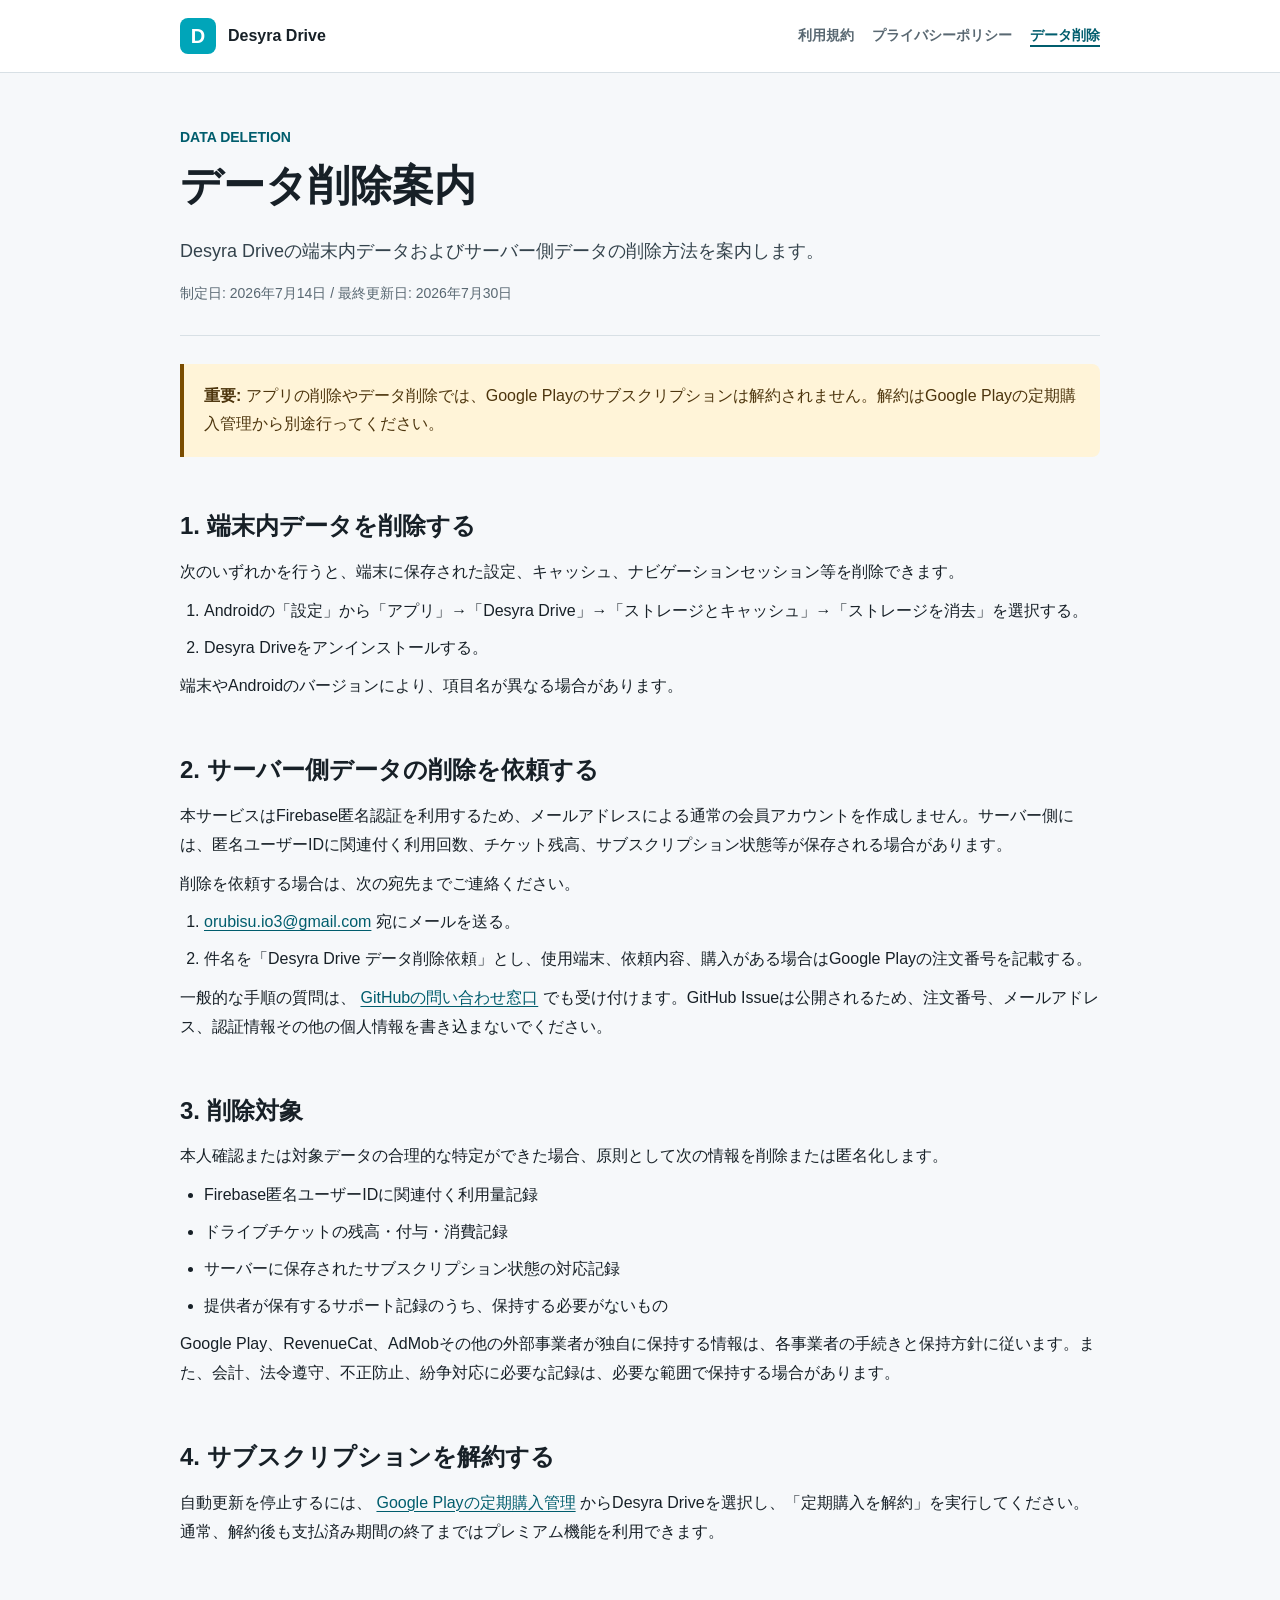
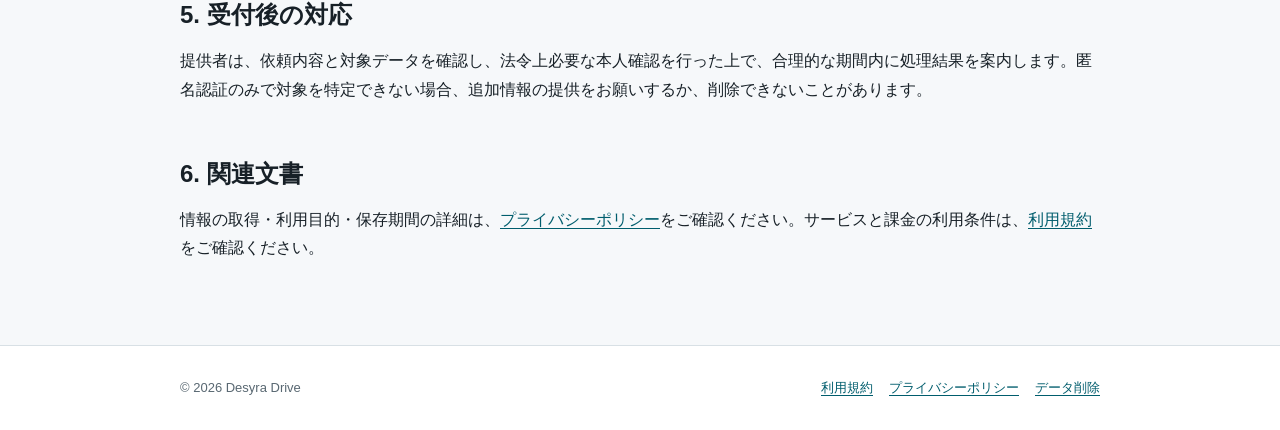
==== data-deletion.html @ 35918380 "Publish Desyra Drive legal pages (privacy policy, terms, data deletion) Mirrors the pages from the m" ====
<!doctype html>
<html lang="ja">
  <head>
    <meta charset="utf-8">
    <meta name="viewport" content="width=device-width, initial-scale=1">
    <meta name="description" content="Desyra Drive データ削除案内">
    <title>データ削除案内 | Desyra Drive</title>
    <link rel="stylesheet" href="assets/legal.css">
  </head>
  <body>
    <header class="site-header">
      <div class="header-inner">
        <a class="brand" href="index.html" aria-label="Desyra Drive 法的情報トップ">
          <span class="brand-mark" aria-hidden="true">D</span>
          <span>Desyra Drive</span>
        </a>
        <nav class="site-nav" aria-label="法的情報">
          <a href="terms.html">利用規約</a>
          <a href="privacy.html">プライバシーポリシー</a>
          <a href="data-deletion.html" aria-current="page">データ削除</a>
        </nav>
      </div>
    </header>

    <main class="page">
      <header class="document-header">
        <p class="eyebrow">DATA DELETION</p>
        <h1>データ削除案内</h1>
        <p class="lead">
          Desyra Driveの端末内データおよびサーバー側データの削除方法を案内します。
        </p>
        <p class="updated">制定日: 2026年7月14日 / 最終更新日: 2026年7月30日</p>
      </header>

      <div class="notice warning">
        <strong>重要:</strong>
        アプリの削除やデータ削除では、Google Playのサブスクリプションは解約されません。解約はGoogle Playの定期購入管理から別途行ってください。
      </div>

      <section class="legal-section" id="local-data">
        <h2>1. 端末内データを削除する</h2>
        <p>次のいずれかを行うと、端末に保存された設定、キャッシュ、ナビゲーションセッション等を削除できます。</p>
        <ol>
          <li>Androidの「設定」から「アプリ」→「Desyra Drive」→「ストレージとキャッシュ」→「ストレージを消去」を選択する。</li>
          <li>Desyra Driveをアンインストールする。</li>
        </ol>
        <p>端末やAndroidのバージョンにより、項目名が異なる場合があります。</p>
      </section>

      <section class="legal-section" id="server-data">
        <h2>2. サーバー側データの削除を依頼する</h2>
        <p>
          本サービスはFirebase匿名認証を利用するため、メールアドレスによる通常の会員アカウントを作成しません。サーバー側には、匿名ユーザーIDに関連付く利用回数、チケット残高、サブスクリプション状態等が保存される場合があります。
        </p>
        <p>削除を依頼する場合は、次の宛先までご連絡ください。</p>
        <ol>
          <li><a href="mailto:orubisu.io3@gmail.com">orubisu.io3@gmail.com</a> 宛にメールを送る。</li>
          <li>件名を「Desyra Drive データ削除依頼」とし、使用端末、依頼内容、購入がある場合はGoogle Playの注文番号を記載する。</li>
        </ol>
        <p>
          一般的な手順の質問は、
          <a href="https://github.com/tsugutoshi/ai-drive-concierge/issues/new" rel="noopener noreferrer">GitHubの問い合わせ窓口</a>
          でも受け付けます。GitHub Issueは公開されるため、注文番号、メールアドレス、認証情報その他の個人情報を書き込まないでください。
        </p>
      </section>

      <section class="legal-section" id="deleted-data">
        <h2>3. 削除対象</h2>
        <p>本人確認または対象データの合理的な特定ができた場合、原則として次の情報を削除または匿名化します。</p>
        <ul>
          <li>Firebase匿名ユーザーIDに関連付く利用量記録</li>
          <li>ドライブチケットの残高・付与・消費記録</li>
          <li>サーバーに保存されたサブスクリプション状態の対応記録</li>
          <li>提供者が保有するサポート記録のうち、保持する必要がないもの</li>
        </ul>
        <p>
          Google Play、RevenueCat、AdMobその他の外部事業者が独自に保持する情報は、各事業者の手続きと保持方針に従います。また、会計、法令遵守、不正防止、紛争対応に必要な記録は、必要な範囲で保持する場合があります。
        </p>
      </section>

      <section class="legal-section" id="subscription">
        <h2>4. サブスクリプションを解約する</h2>
        <p>
          自動更新を停止するには、
          <a href="https://play.google.com/store/account/subscriptions" rel="noopener noreferrer">Google Playの定期購入管理</a>
          からDesyra Driveを選択し、「定期購入を解約」を実行してください。通常、解約後も支払済み期間の終了まではプレミアム機能を利用できます。
        </p>
      </section>

      <section class="legal-section" id="processing">
        <h2>5. 受付後の対応</h2>
        <p>
          提供者は、依頼内容と対象データを確認し、法令上必要な本人確認を行った上で、合理的な期間内に処理結果を案内します。匿名認証のみで対象を特定できない場合、追加情報の提供をお願いするか、削除できないことがあります。
        </p>
      </section>

      <section class="legal-section" id="related">
        <h2>6. 関連文書</h2>
        <p>
          情報の取得・利用目的・保存期間の詳細は、<a href="privacy.html">プライバシーポリシー</a>をご確認ください。サービスと課金の利用条件は、<a href="terms.html">利用規約</a>をご確認ください。
        </p>
      </section>
    </main>

    <footer class="site-footer">
      <div class="site-footer-inner">
        <p>&copy; 2026 Desyra Drive</p>
        <div class="footer-links">
          <a href="terms.html">利用規約</a>
          <a href="privacy.html">プライバシーポリシー</a>
          <a href="data-deletion.html">データ削除</a>
        </div>
      </div>
    </footer>
  </body>
</html>
---- assets/legal.css ----
:root {
  color-scheme: light;
  --bg: #f6f8fa;
  --surface: #ffffff;
  --text: #172027;
  --muted: #596872;
  --line: #d8e0e5;
  --accent: #007c91;
  --accent-strong: #005d6d;
  --accent-soft: #e3f6f8;
  --warning: #7a4c00;
  --warning-bg: #fff4d8;
  --focus: #005fcc;
}

* {
  box-sizing: border-box;
}

html {
  scroll-behavior: smooth;
}

body {
  margin: 0;
  background: var(--bg);
  color: var(--text);
  font-family: -apple-system, BlinkMacSystemFont, "Segoe UI", "Noto Sans JP",
    "Hiragino Kaku Gothic ProN", "Yu Gothic", Meiryo, sans-serif;
  font-size: 16px;
  line-height: 1.8;
}

a {
  color: var(--accent-strong);
  text-underline-offset: 0.2em;
}

a:hover {
  text-decoration-thickness: 2px;
}

a:focus-visible {
  outline: 3px solid var(--focus);
  outline-offset: 3px;
}

.site-header {
  background: var(--surface);
  border-bottom: 1px solid var(--line);
}

.header-inner,
.page,
.site-footer-inner {
  width: min(100% - 32px, 920px);
  margin-inline: auto;
}

.header-inner {
  min-height: 72px;
  display: flex;
  align-items: center;
  justify-content: space-between;
  gap: 20px;
}

.brand {
  display: inline-flex;
  align-items: center;
  gap: 12px;
  color: var(--text);
  font-weight: 700;
  text-decoration: none;
}

.brand-mark {
  width: 36px;
  height: 36px;
  display: grid;
  place-items: center;
  border-radius: 8px;
  background: #00a5b9;
  color: #ffffff;
  font-size: 20px;
  line-height: 1;
}

.site-nav {
  display: flex;
  flex-wrap: wrap;
  justify-content: flex-end;
  gap: 8px 18px;
}

.site-nav a {
  color: var(--muted);
  font-size: 14px;
  font-weight: 600;
  text-decoration: none;
}

.site-nav a[aria-current="page"] {
  color: var(--accent-strong);
  text-decoration: underline;
  text-decoration-thickness: 2px;
  text-underline-offset: 0.35em;
}

.page {
  padding-block: 52px 72px;
}

.document-header {
  padding-bottom: 28px;
  border-bottom: 1px solid var(--line);
}

.eyebrow {
  margin: 0 0 6px;
  color: var(--accent-strong);
  font-size: 14px;
  font-weight: 700;
}

h1,
h2,
h3 {
  line-height: 1.45;
  letter-spacing: 0;
}

h1 {
  margin: 0;
  font-size: clamp(28px, 5vw, 42px);
}

h2 {
  margin: 48px 0 14px;
  padding-top: 4px;
  font-size: 24px;
}

h3 {
  margin: 26px 0 8px;
  font-size: 18px;
}

p,
ul,
ol,
dl {
  margin-block: 10px;
}

ul,
ol {
  padding-left: 1.5em;
}

li + li {
  margin-top: 8px;
}

.updated {
  margin: 14px 0 0;
  color: var(--muted);
  font-size: 14px;
}

.lead {
  max-width: 760px;
  margin: 18px 0 0;
  color: #34434c;
  font-size: 18px;
}

.notice {
  margin: 28px 0;
  padding: 18px 20px;
  border-left: 4px solid var(--accent);
  border-radius: 0 8px 8px 0;
  background: var(--accent-soft);
}

.notice.warning {
  border-left-color: var(--warning);
  background: var(--warning-bg);
  color: #4d350d;
}

.legal-section {
  scroll-margin-top: 24px;
}

.table-wrap {
  margin-block: 18px;
  overflow-x: auto;
  border: 1px solid var(--line);
  border-radius: 8px;
  background: var(--surface);
}

table {
  width: 100%;
  min-width: 680px;
  border-collapse: collapse;
  font-size: 14px;
  line-height: 1.65;
}

th,
td {
  padding: 14px 16px;
  border-bottom: 1px solid var(--line);
  text-align: left;
  vertical-align: top;
}

th {
  background: #edf3f5;
  font-weight: 700;
}

tr:last-child td {
  border-bottom: 0;
}

.link-list {
  display: grid;
  grid-template-columns: repeat(3, minmax(0, 1fr));
  gap: 12px;
  margin-top: 28px;
}

.link-item {
  min-height: 132px;
  padding: 18px;
  border: 1px solid var(--line);
  border-radius: 8px;
  background: var(--surface);
}

.link-item h2 {
  margin: 0 0 8px;
  padding: 0;
  font-size: 19px;
}

.link-item p {
  margin: 0;
  color: var(--muted);
  font-size: 14px;
}

.action-link {
  display: inline-flex;
  align-items: center;
  justify-content: center;
  min-height: 48px;
  margin-top: 18px;
  padding: 10px 18px;
  border-radius: 8px;
  background: var(--accent-strong);
  color: #ffffff;
  font-weight: 700;
  text-decoration: none;
}

.contact-block {
  margin-top: 22px;
  padding: 20px;
  border: 1px solid var(--line);
  border-radius: 8px;
  background: var(--surface);
}

.site-footer {
  border-top: 1px solid var(--line);
  background: var(--surface);
}

.site-footer-inner {
  display: flex;
  align-items: center;
  justify-content: space-between;
  gap: 16px;
  min-height: 84px;
  color: var(--muted);
  font-size: 13px;
}

.site-footer p {
  margin: 0;
}

.footer-links {
  display: flex;
  flex-wrap: wrap;
  justify-content: flex-end;
  gap: 8px 16px;
}

@media (max-width: 720px) {
  .header-inner {
    align-items: flex-start;
    flex-direction: column;
    padding-block: 16px;
  }

  .site-nav {
    justify-content: flex-start;
  }

  .page {
    padding-block: 36px 56px;
  }

  h2 {
    margin-top: 38px;
  }

  .link-list {
    grid-template-columns: 1fr;
  }

  .site-footer-inner {
    align-items: flex-start;
    flex-direction: column;
    padding-block: 18px;
  }

  .footer-links {
    justify-content: flex-start;
  }
}

@media print {
  body {
    background: #ffffff;
    font-size: 11pt;
  }

  .site-nav,
  .site-footer,
  .action-link {
    display: none;
  }

  .page {
    width: 100%;
    padding: 0;
  }

  a {
    color: inherit;
  }
}
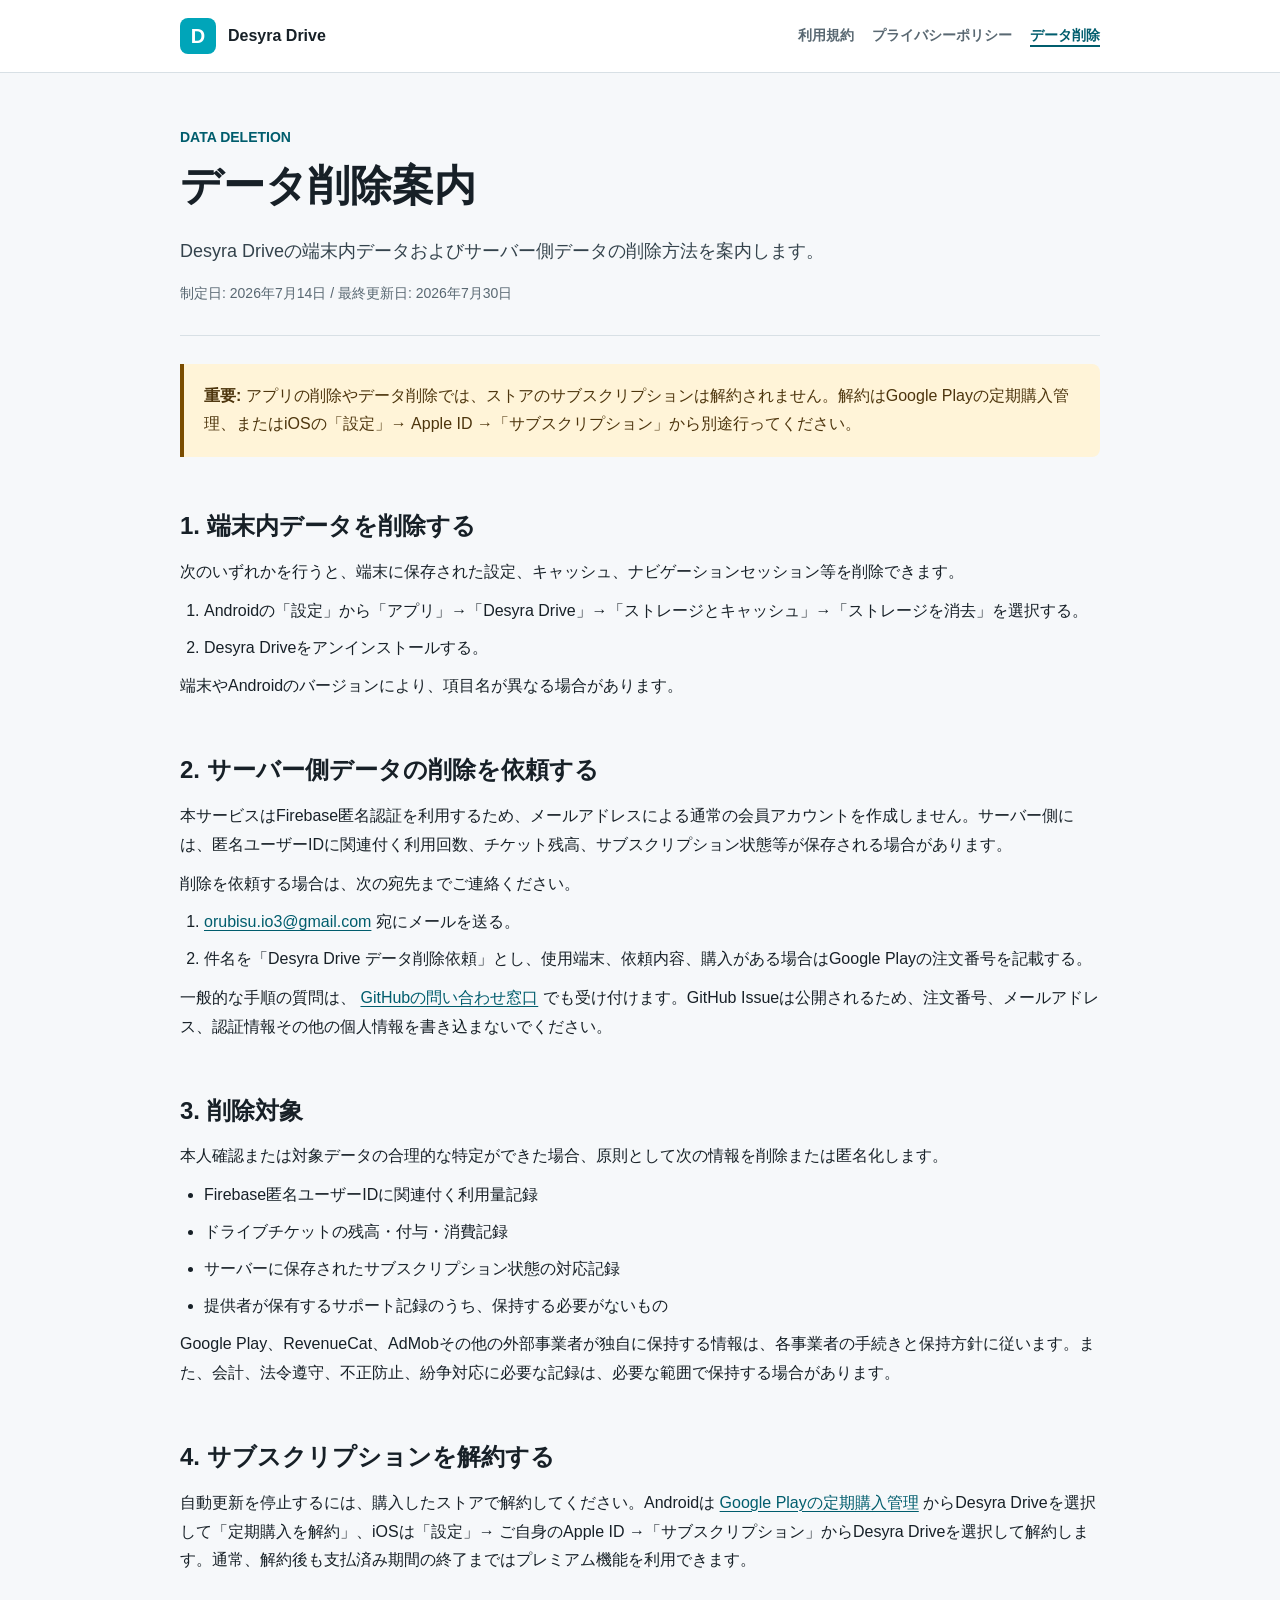
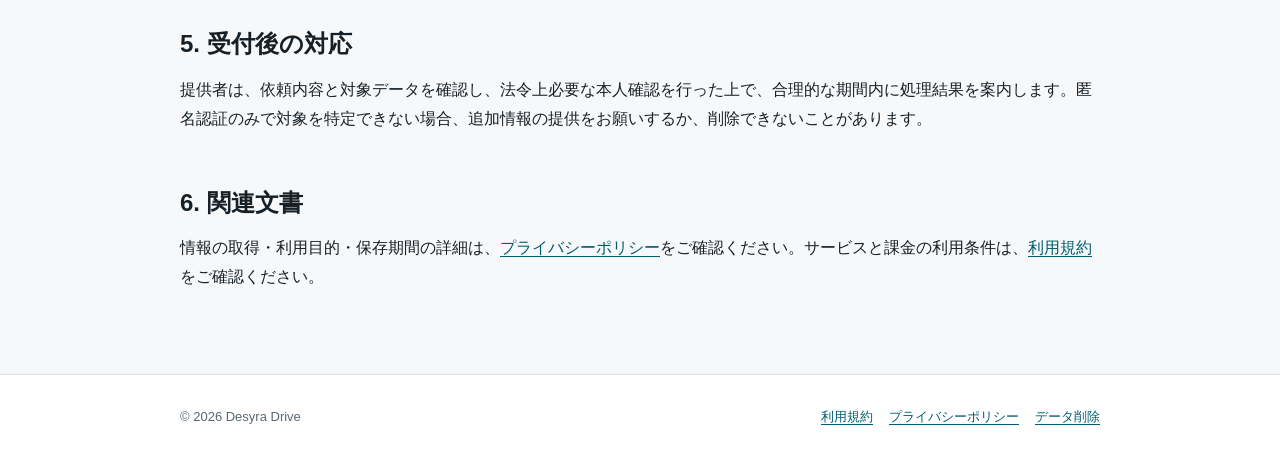
==== commit c337da26: "解約・返金・復元の記述を App Store 併記に更新 iOS 版の App 内課金を提出するため、購入画面からリンクするこれらのページが Google Play 前提のままだと実態と食い違う。  " ====
--- a/data-deletion.html
+++ b/data-deletion.html
@@ -34,7 +34,7 @@
 
       <div class="notice warning">
         <strong>重要:</strong>
-        アプリの削除やデータ削除では、Google Playのサブスクリプションは解約されません。解約はGoogle Playの定期購入管理から別途行ってください。
+        アプリの削除やデータ削除では、ストアのサブスクリプションは解約されません。解約はGoogle Playの定期購入管理、またはiOSの「設定」→ Apple ID →「サブスクリプション」から別途行ってください。
       </div>
 
       <section class="legal-section" id="local-data">
@@ -81,9 +81,9 @@
       <section class="legal-section" id="subscription">
         <h2>4. サブスクリプションを解約する</h2>
         <p>
-          自動更新を停止するには、
+          自動更新を停止するには、購入したストアで解約してください。Androidは
           <a href="https://play.google.com/store/account/subscriptions" rel="noopener noreferrer">Google Playの定期購入管理</a>
-          からDesyra Driveを選択し、「定期購入を解約」を実行してください。通常、解約後も支払済み期間の終了まではプレミアム機能を利用できます。
+          からDesyra Driveを選択して「定期購入を解約」、iOSは「設定」→ ご自身のApple ID →「サブスクリプション」からDesyra Driveを選択して解約します。通常、解約後も支払済み期間の終了まではプレミアム機能を利用できます。
         </p>
       </section>
 
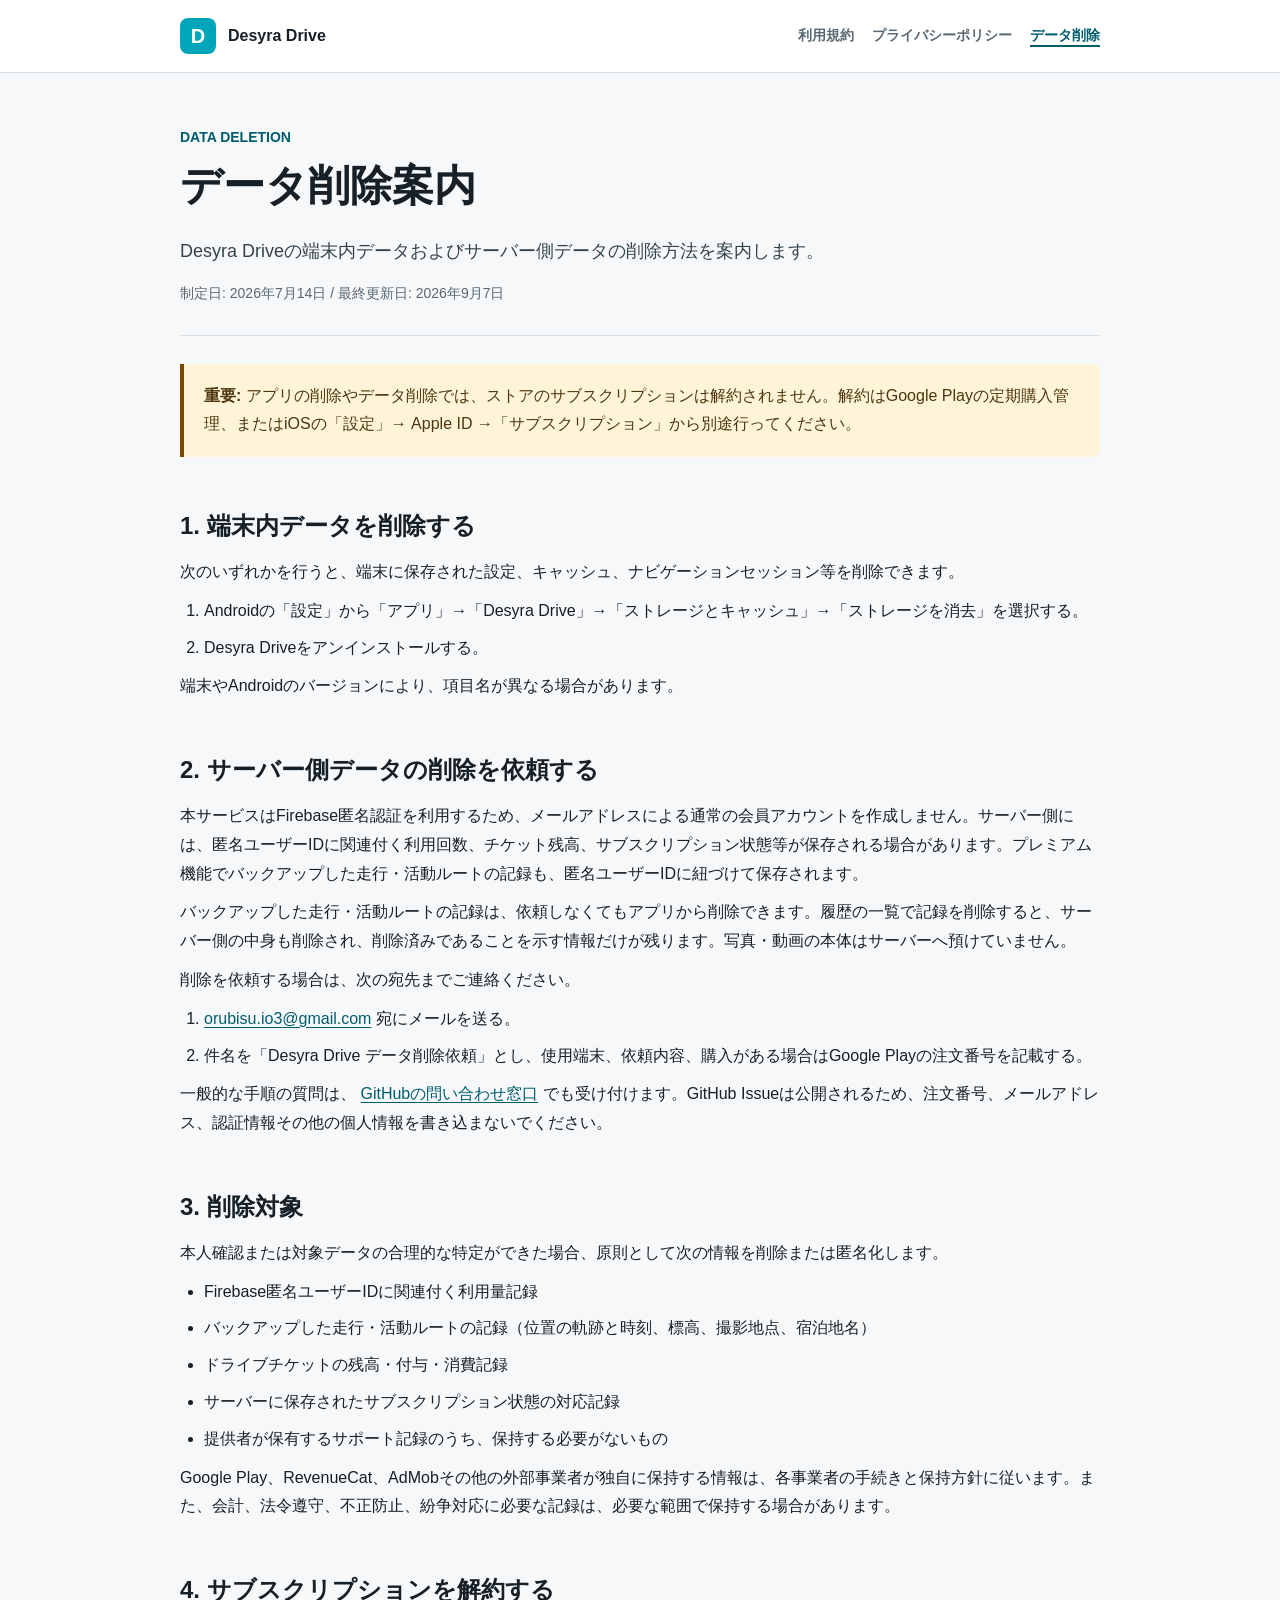
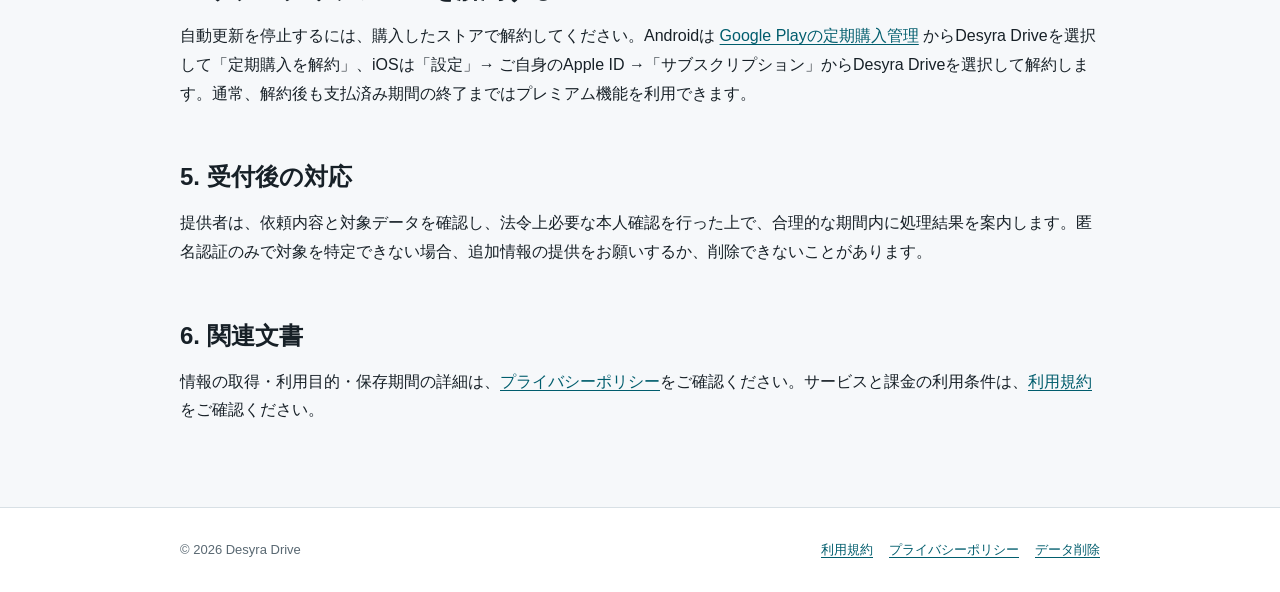
==== commit 0b83f953: "法務ページを、いまのアプリの実態に合わせて更新する 公開中のものが2026年7月30日版のままで、その後の変更が反映されていなかった。  プライバシーポリシー: - ドライブ日記の廃止に合わせ、日記の" ====
--- a/data-deletion.html
+++ b/data-deletion.html
@@ -29,7 +29,7 @@
         <p class="lead">
           Desyra Driveの端末内データおよびサーバー側データの削除方法を案内します。
         </p>
-        <p class="updated">制定日: 2026年7月14日 / 最終更新日: 2026年7月30日</p>
+        <p class="updated">制定日: 2026年7月14日 / 最終更新日: 2026年9月7日</p>
       </header>
 
       <div class="notice warning">
@@ -50,7 +50,10 @@
       <section class="legal-section" id="server-data">
         <h2>2. サーバー側データの削除を依頼する</h2>
         <p>
-          本サービスはFirebase匿名認証を利用するため、メールアドレスによる通常の会員アカウントを作成しません。サーバー側には、匿名ユーザーIDに関連付く利用回数、チケット残高、サブスクリプション状態等が保存される場合があります。
+          本サービスはFirebase匿名認証を利用するため、メールアドレスによる通常の会員アカウントを作成しません。サーバー側には、匿名ユーザーIDに関連付く利用回数、チケット残高、サブスクリプション状態等が保存される場合があります。プレミアム機能でバックアップした走行・活動ルートの記録も、匿名ユーザーIDに紐づけて保存されます。
+        </p>
+        <p>
+          バックアップした走行・活動ルートの記録は、依頼しなくてもアプリから削除できます。履歴の一覧で記録を削除すると、サーバー側の中身も削除され、削除済みであることを示す情報だけが残ります。写真・動画の本体はサーバーへ預けていません。
         </p>
         <p>削除を依頼する場合は、次の宛先までご連絡ください。</p>
         <ol>
@@ -69,6 +72,7 @@
         <p>本人確認または対象データの合理的な特定ができた場合、原則として次の情報を削除または匿名化します。</p>
         <ul>
           <li>Firebase匿名ユーザーIDに関連付く利用量記録</li>
+          <li>バックアップした走行・活動ルートの記録（位置の軌跡と時刻、標高、撮影地点、宿泊地名）</li>
           <li>ドライブチケットの残高・付与・消費記録</li>
           <li>サーバーに保存されたサブスクリプション状態の対応記録</li>
           <li>提供者が保有するサポート記録のうち、保持する必要がないもの</li>
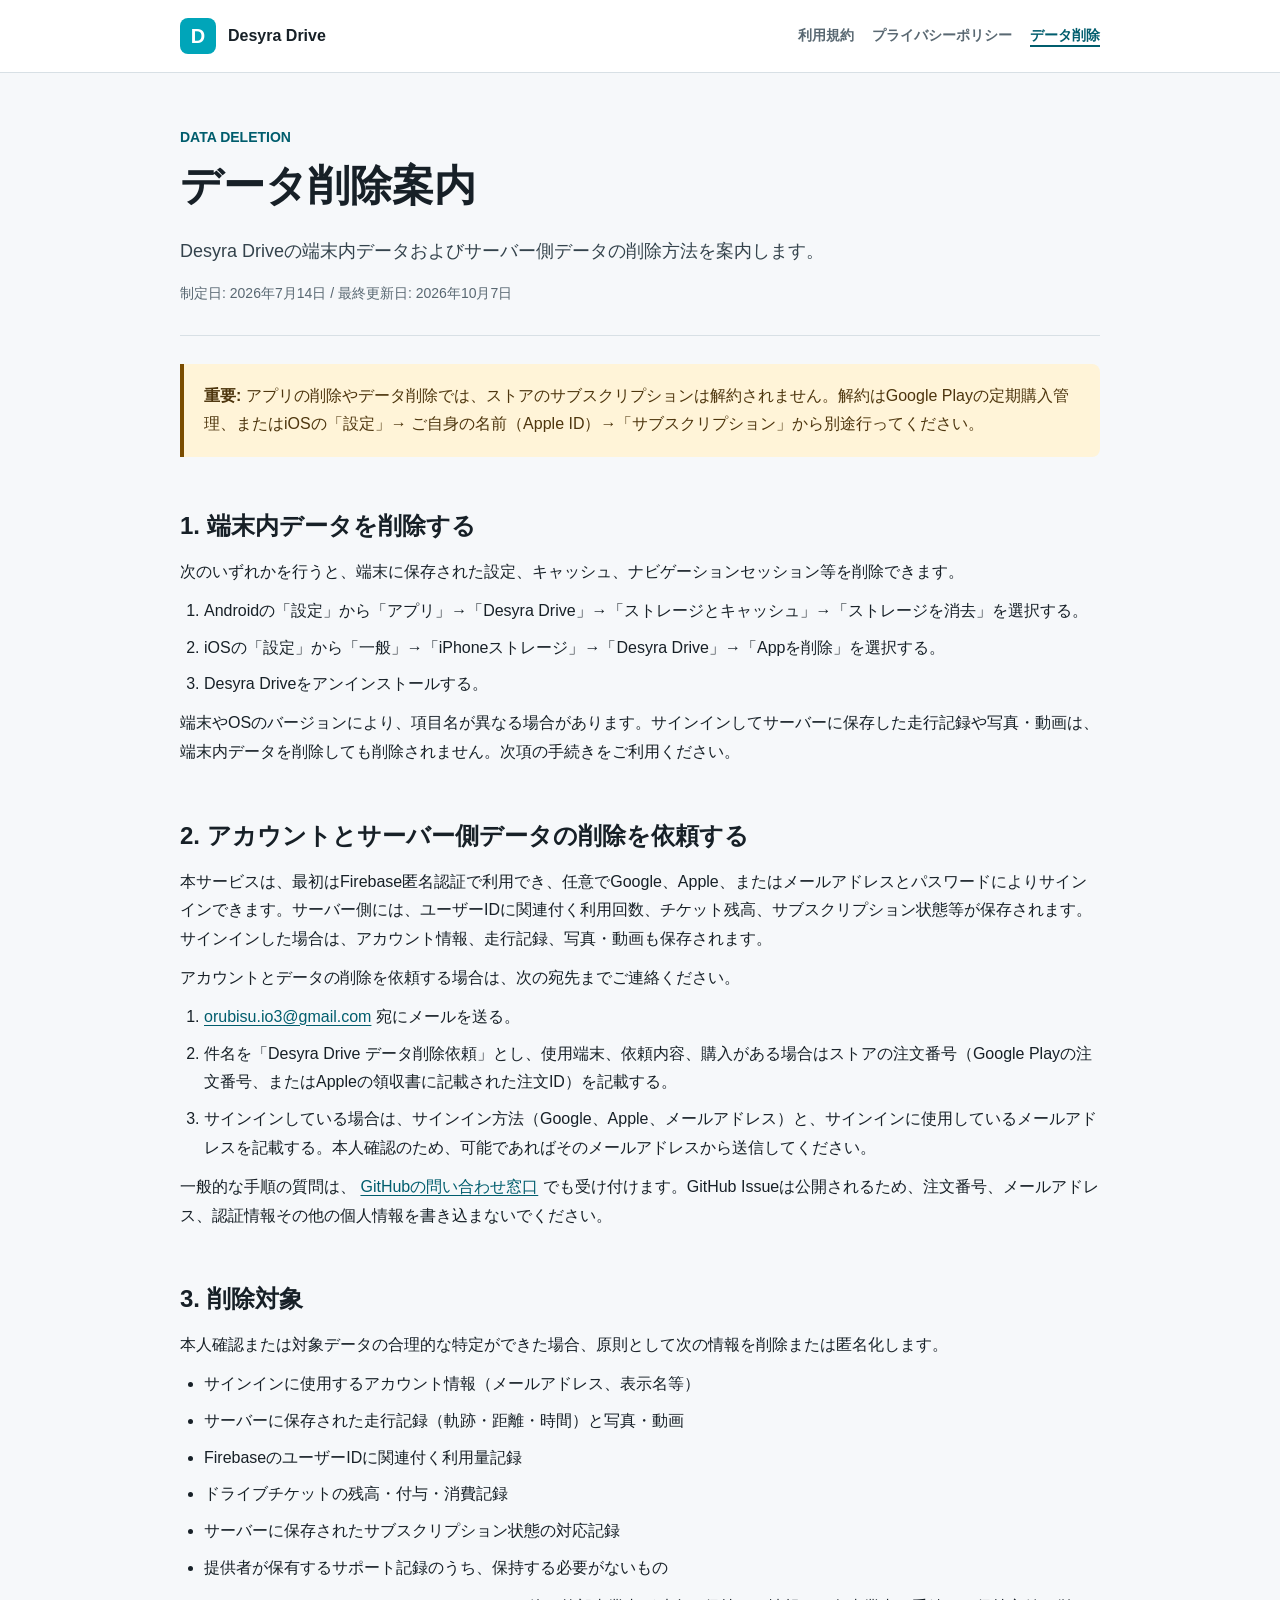
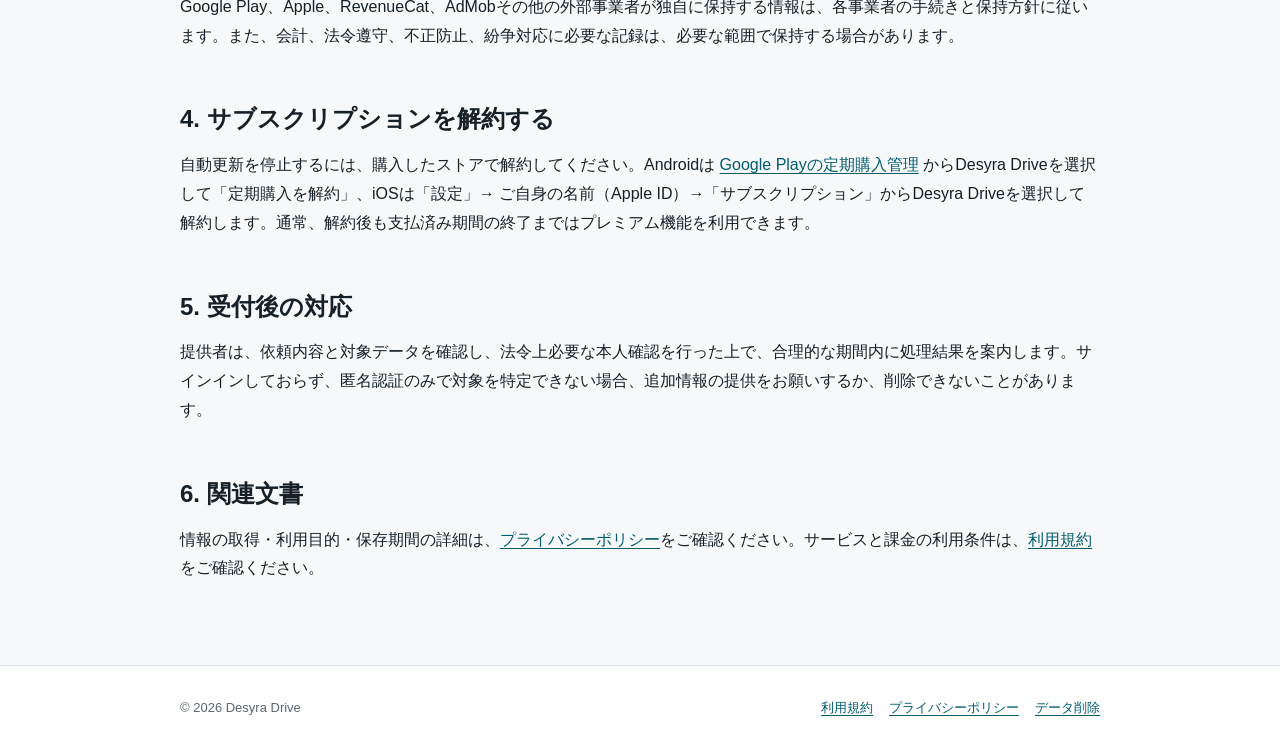
==== commit c4decad1: "法的ページとトップページの記載の食い違いを直す トップページで紹介している走行記録・写真動画・サインインによる復元が プライバシーポリシーとデータ削除案内に書かれておらず、匿名認証のみという 記述とも" ====
--- a/data-deletion.html
+++ b/data-deletion.html
@@ -10,7 +10,7 @@
   <body>
     <header class="site-header">
       <div class="header-inner">
-        <a class="brand" href="index.html" aria-label="Desyra Drive 法的情報トップ">
+        <a class="brand" href="index.html" aria-label="Desyra Drive トップ">
           <span class="brand-mark" aria-hidden="true">D</span>
           <span>Desyra Drive</span>
         </a>
@@ -29,12 +29,12 @@
         <p class="lead">
           Desyra Driveの端末内データおよびサーバー側データの削除方法を案内します。
         </p>
-        <p class="updated">制定日: 2026年7月14日 / 最終更新日: 2026年9月7日</p>
+        <p class="updated">制定日: 2026年7月14日 / 最終更新日: 2026年10月7日</p>
       </header>
 
       <div class="notice warning">
         <strong>重要:</strong>
-        アプリの削除やデータ削除では、ストアのサブスクリプションは解約されません。解約はGoogle Playの定期購入管理、またはiOSの「設定」→ Apple ID →「サブスクリプション」から別途行ってください。
+        アプリの削除やデータ削除では、ストアのサブスクリプションは解約されません。解約はGoogle Playの定期購入管理、またはiOSの「設定」→ ご自身の名前（Apple ID）→「サブスクリプション」から別途行ってください。
       </div>
 
       <section class="legal-section" id="local-data">
@@ -42,23 +42,22 @@
         <p>次のいずれかを行うと、端末に保存された設定、キャッシュ、ナビゲーションセッション等を削除できます。</p>
         <ol>
           <li>Androidの「設定」から「アプリ」→「Desyra Drive」→「ストレージとキャッシュ」→「ストレージを消去」を選択する。</li>
+          <li>iOSの「設定」から「一般」→「iPhoneストレージ」→「Desyra Drive」→「Appを削除」を選択する。</li>
           <li>Desyra Driveをアンインストールする。</li>
         </ol>
-        <p>端末やAndroidのバージョンにより、項目名が異なる場合があります。</p>
+        <p>端末やOSのバージョンにより、項目名が異なる場合があります。サインインしてサーバーに保存した走行記録や写真・動画は、端末内データを削除しても削除されません。次項の手続きをご利用ください。</p>
       </section>
 
       <section class="legal-section" id="server-data">
-        <h2>2. サーバー側データの削除を依頼する</h2>
+        <h2>2. アカウントとサーバー側データの削除を依頼する</h2>
         <p>
-          本サービスはFirebase匿名認証を利用するため、メールアドレスによる通常の会員アカウントを作成しません。サーバー側には、匿名ユーザーIDに関連付く利用回数、チケット残高、サブスクリプション状態等が保存される場合があります。プレミアム機能でバックアップした走行・活動ルートの記録も、匿名ユーザーIDに紐づけて保存されます。
+          本サービスは、最初はFirebase匿名認証で利用でき、任意でGoogle、Apple、またはメールアドレスとパスワードによりサインインできます。サーバー側には、ユーザーIDに関連付く利用回数、チケット残高、サブスクリプション状態等が保存されます。サインインした場合は、アカウント情報、走行記録、写真・動画も保存されます。
         </p>
-        <p>
-          バックアップした走行・活動ルートの記録は、依頼しなくてもアプリから削除できます。履歴の一覧で記録を削除すると、サーバー側の中身も削除され、削除済みであることを示す情報だけが残ります。写真・動画の本体はサーバーへ預けていません。
-        </p>
-        <p>削除を依頼する場合は、次の宛先までご連絡ください。</p>
+        <p>アカウントとデータの削除を依頼する場合は、次の宛先までご連絡ください。</p>
         <ol>
           <li><a href="mailto:orubisu.io3@gmail.com">orubisu.io3@gmail.com</a> 宛にメールを送る。</li>
-          <li>件名を「Desyra Drive データ削除依頼」とし、使用端末、依頼内容、購入がある場合はGoogle Playの注文番号を記載する。</li>
+          <li>件名を「Desyra Drive データ削除依頼」とし、使用端末、依頼内容、購入がある場合はストアの注文番号（Google Playの注文番号、またはAppleの領収書に記載された注文ID）を記載する。</li>
+          <li>サインインしている場合は、サインイン方法（Google、Apple、メールアドレス）と、サインインに使用しているメールアドレスを記載する。本人確認のため、可能であればそのメールアドレスから送信してください。</li>
         </ol>
         <p>
           一般的な手順の質問は、
@@ -71,14 +70,15 @@
         <h2>3. 削除対象</h2>
         <p>本人確認または対象データの合理的な特定ができた場合、原則として次の情報を削除または匿名化します。</p>
         <ul>
-          <li>Firebase匿名ユーザーIDに関連付く利用量記録</li>
-          <li>バックアップした走行・活動ルートの記録（位置の軌跡と時刻、標高、撮影地点、宿泊地名）</li>
+          <li>サインインに使用するアカウント情報（メールアドレス、表示名等）</li>
+          <li>サーバーに保存された走行記録（軌跡・距離・時間）と写真・動画</li>
+          <li>FirebaseのユーザーIDに関連付く利用量記録</li>
           <li>ドライブチケットの残高・付与・消費記録</li>
           <li>サーバーに保存されたサブスクリプション状態の対応記録</li>
           <li>提供者が保有するサポート記録のうち、保持する必要がないもの</li>
         </ul>
         <p>
-          Google Play、RevenueCat、AdMobその他の外部事業者が独自に保持する情報は、各事業者の手続きと保持方針に従います。また、会計、法令遵守、不正防止、紛争対応に必要な記録は、必要な範囲で保持する場合があります。
+          Google Play、Apple、RevenueCat、AdMobその他の外部事業者が独自に保持する情報は、各事業者の手続きと保持方針に従います。また、会計、法令遵守、不正防止、紛争対応に必要な記録は、必要な範囲で保持する場合があります。
         </p>
       </section>
 
@@ -87,14 +87,14 @@
         <p>
           自動更新を停止するには、購入したストアで解約してください。Androidは
           <a href="https://play.google.com/store/account/subscriptions" rel="noopener noreferrer">Google Playの定期購入管理</a>
-          からDesyra Driveを選択して「定期購入を解約」、iOSは「設定」→ ご自身のApple ID →「サブスクリプション」からDesyra Driveを選択して解約します。通常、解約後も支払済み期間の終了まではプレミアム機能を利用できます。
+          からDesyra Driveを選択して「定期購入を解約」、iOSは「設定」→ ご自身の名前（Apple ID）→「サブスクリプション」からDesyra Driveを選択して解約します。通常、解約後も支払済み期間の終了まではプレミアム機能を利用できます。
         </p>
       </section>
 
       <section class="legal-section" id="processing">
         <h2>5. 受付後の対応</h2>
         <p>
-          提供者は、依頼内容と対象データを確認し、法令上必要な本人確認を行った上で、合理的な期間内に処理結果を案内します。匿名認証のみで対象を特定できない場合、追加情報の提供をお願いするか、削除できないことがあります。
+          提供者は、依頼内容と対象データを確認し、法令上必要な本人確認を行った上で、合理的な期間内に処理結果を案内します。サインインしておらず、匿名認証のみで対象を特定できない場合、追加情報の提供をお願いするか、削除できないことがあります。
         </p>
       </section>
 
--- a/assets/legal.css
+++ b/assets/legal.css
@@ -241,7 +241,7 @@
   background: var(--surface);
 }
 
-.link-item h2 {
+.link-item h3 {
   margin: 0 0 8px;
   padding: 0;
   font-size: 19px;
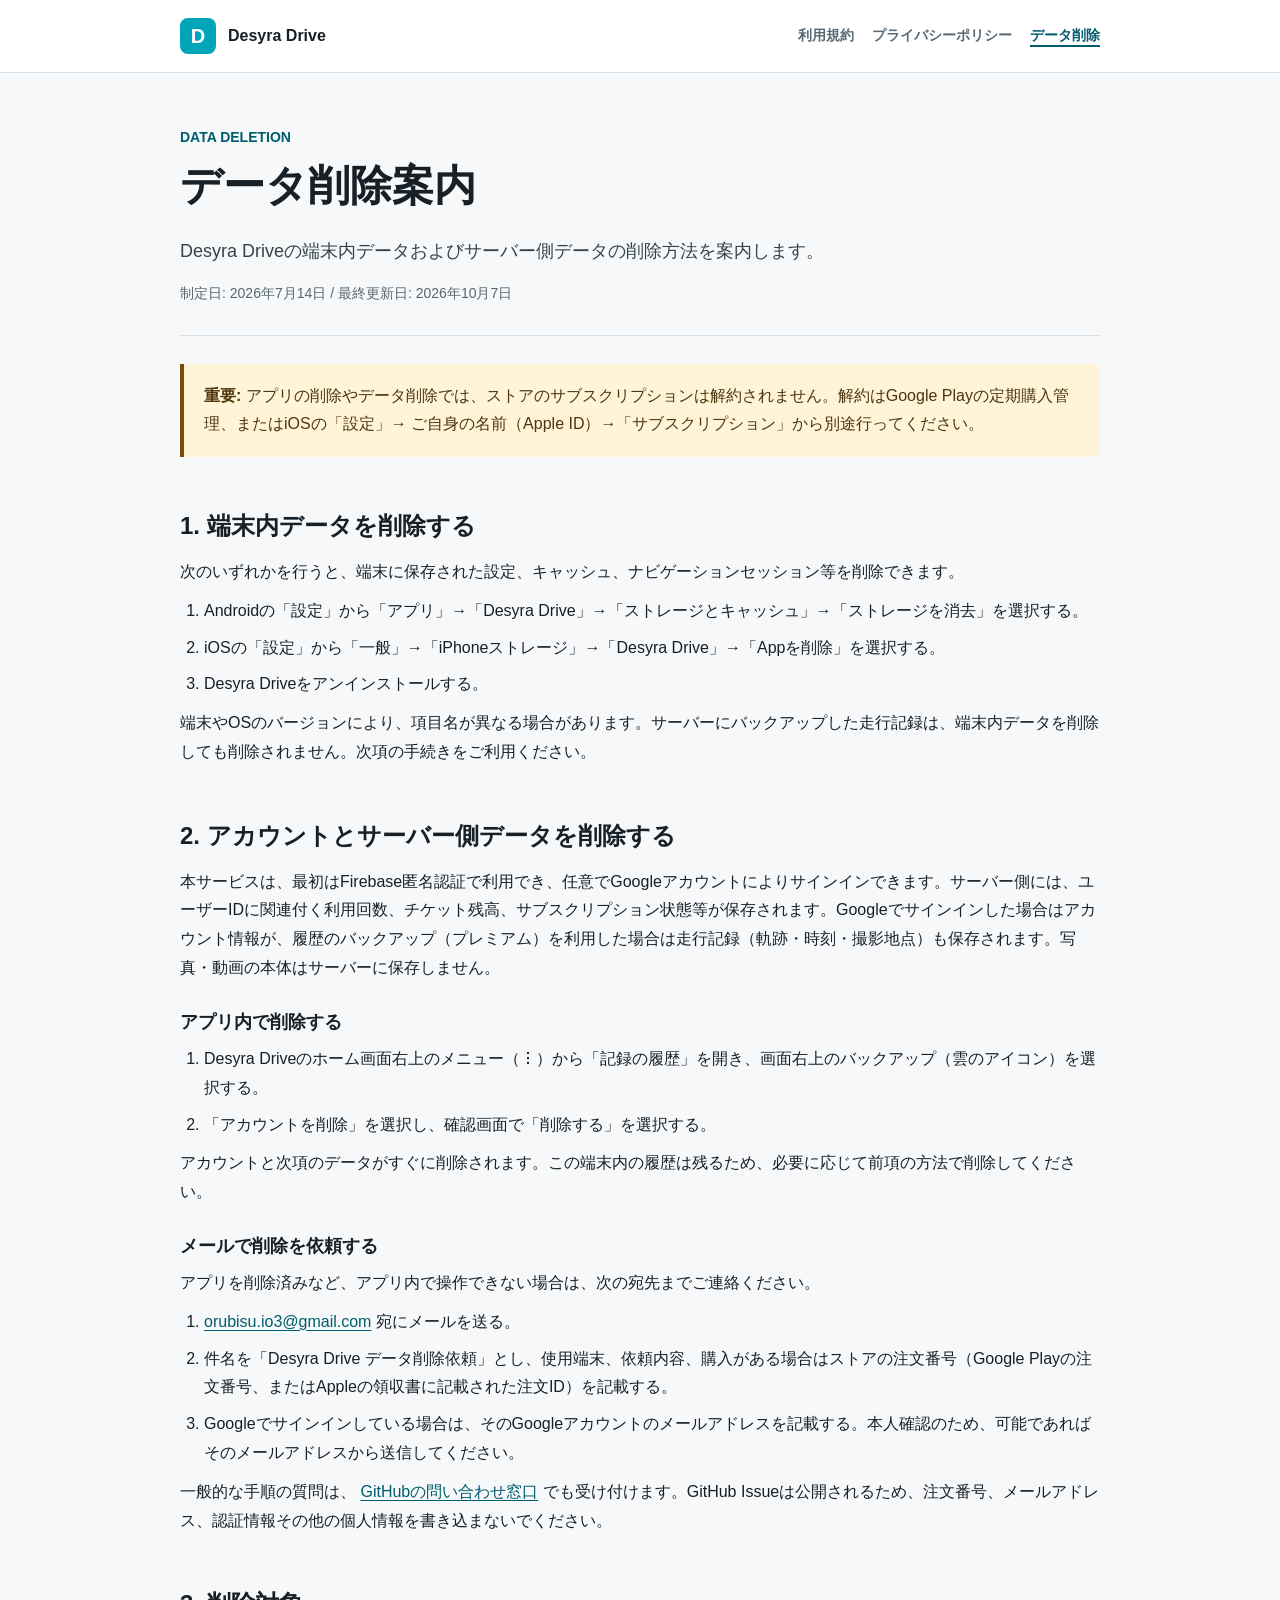
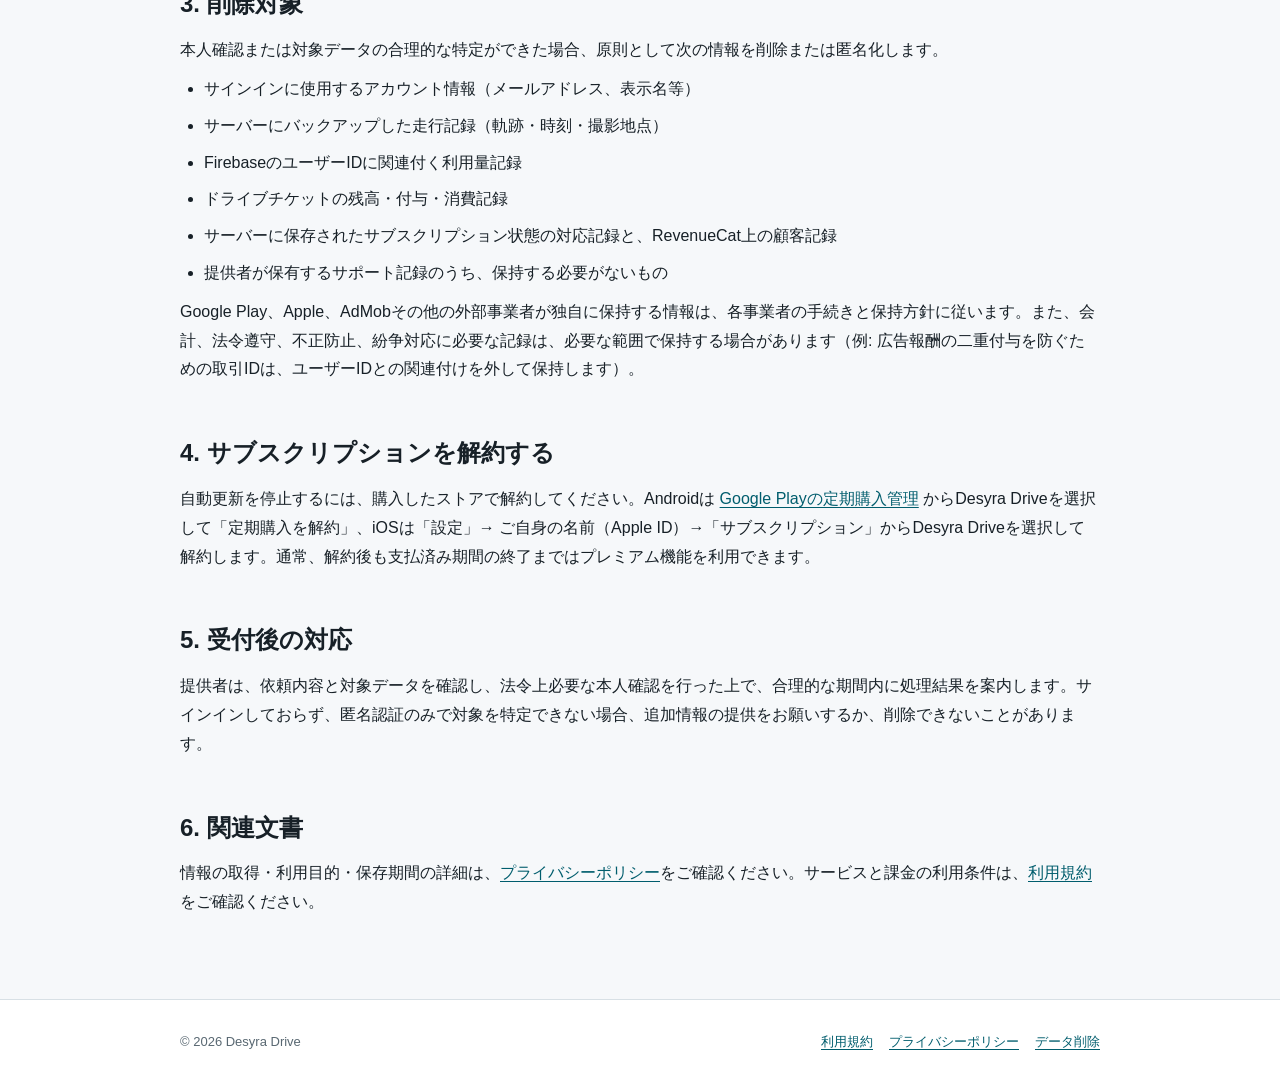
==== commit a9bbbf17: "法的ページをアプリの実装とアプリ内アカウント削除に合わせる 前回の追記はサインイン方法と写真の扱いを聞き取りで書いたが、実装は Google サインインのみで、写真・動画の本体はサーバーに預けず、履歴" ====
--- a/data-deletion.html
+++ b/data-deletion.html
@@ -45,19 +45,26 @@
           <li>iOSの「設定」から「一般」→「iPhoneストレージ」→「Desyra Drive」→「Appを削除」を選択する。</li>
           <li>Desyra Driveをアンインストールする。</li>
         </ol>
-        <p>端末やOSのバージョンにより、項目名が異なる場合があります。サインインしてサーバーに保存した走行記録や写真・動画は、端末内データを削除しても削除されません。次項の手続きをご利用ください。</p>
+        <p>端末やOSのバージョンにより、項目名が異なる場合があります。サーバーにバックアップした走行記録は、端末内データを削除しても削除されません。次項の手続きをご利用ください。</p>
       </section>
 
       <section class="legal-section" id="server-data">
-        <h2>2. アカウントとサーバー側データの削除を依頼する</h2>
+        <h2>2. アカウントとサーバー側データを削除する</h2>
         <p>
-          本サービスは、最初はFirebase匿名認証で利用でき、任意でGoogle、Apple、またはメールアドレスとパスワードによりサインインできます。サーバー側には、ユーザーIDに関連付く利用回数、チケット残高、サブスクリプション状態等が保存されます。サインインした場合は、アカウント情報、走行記録、写真・動画も保存されます。
+          本サービスは、最初はFirebase匿名認証で利用でき、任意でGoogleアカウントによりサインインできます。サーバー側には、ユーザーIDに関連付く利用回数、チケット残高、サブスクリプション状態等が保存されます。Googleでサインインした場合はアカウント情報が、履歴のバックアップ（プレミアム）を利用した場合は走行記録（軌跡・時刻・撮影地点）も保存されます。写真・動画の本体はサーバーに保存しません。
         </p>
-        <p>アカウントとデータの削除を依頼する場合は、次の宛先までご連絡ください。</p>
+        <h3>アプリ内で削除する</h3>
+        <ol>
+          <li>Desyra Driveのホーム画面右上のメニュー（︙）から「記録の履歴」を開き、画面右上のバックアップ（雲のアイコン）を選択する。</li>
+          <li>「アカウントを削除」を選択し、確認画面で「削除する」を選択する。</li>
+        </ol>
+        <p>アカウントと次項のデータがすぐに削除されます。この端末内の履歴は残るため、必要に応じて前項の方法で削除してください。</p>
+        <h3>メールで削除を依頼する</h3>
+        <p>アプリを削除済みなど、アプリ内で操作できない場合は、次の宛先までご連絡ください。</p>
         <ol>
           <li><a href="mailto:orubisu.io3@gmail.com">orubisu.io3@gmail.com</a> 宛にメールを送る。</li>
           <li>件名を「Desyra Drive データ削除依頼」とし、使用端末、依頼内容、購入がある場合はストアの注文番号（Google Playの注文番号、またはAppleの領収書に記載された注文ID）を記載する。</li>
-          <li>サインインしている場合は、サインイン方法（Google、Apple、メールアドレス）と、サインインに使用しているメールアドレスを記載する。本人確認のため、可能であればそのメールアドレスから送信してください。</li>
+          <li>Googleでサインインしている場合は、そのGoogleアカウントのメールアドレスを記載する。本人確認のため、可能であればそのメールアドレスから送信してください。</li>
         </ol>
         <p>
           一般的な手順の質問は、
@@ -71,14 +78,14 @@
         <p>本人確認または対象データの合理的な特定ができた場合、原則として次の情報を削除または匿名化します。</p>
         <ul>
           <li>サインインに使用するアカウント情報（メールアドレス、表示名等）</li>
-          <li>サーバーに保存された走行記録（軌跡・距離・時間）と写真・動画</li>
+          <li>サーバーにバックアップした走行記録（軌跡・時刻・撮影地点）</li>
           <li>FirebaseのユーザーIDに関連付く利用量記録</li>
           <li>ドライブチケットの残高・付与・消費記録</li>
-          <li>サーバーに保存されたサブスクリプション状態の対応記録</li>
+          <li>サーバーに保存されたサブスクリプション状態の対応記録と、RevenueCat上の顧客記録</li>
           <li>提供者が保有するサポート記録のうち、保持する必要がないもの</li>
         </ul>
         <p>
-          Google Play、Apple、RevenueCat、AdMobその他の外部事業者が独自に保持する情報は、各事業者の手続きと保持方針に従います。また、会計、法令遵守、不正防止、紛争対応に必要な記録は、必要な範囲で保持する場合があります。
+          Google Play、Apple、AdMobその他の外部事業者が独自に保持する情報は、各事業者の手続きと保持方針に従います。また、会計、法令遵守、不正防止、紛争対応に必要な記録は、必要な範囲で保持する場合があります（例: 広告報酬の二重付与を防ぐための取引IDは、ユーザーIDとの関連付けを外して保持します）。
         </p>
       </section>
 
